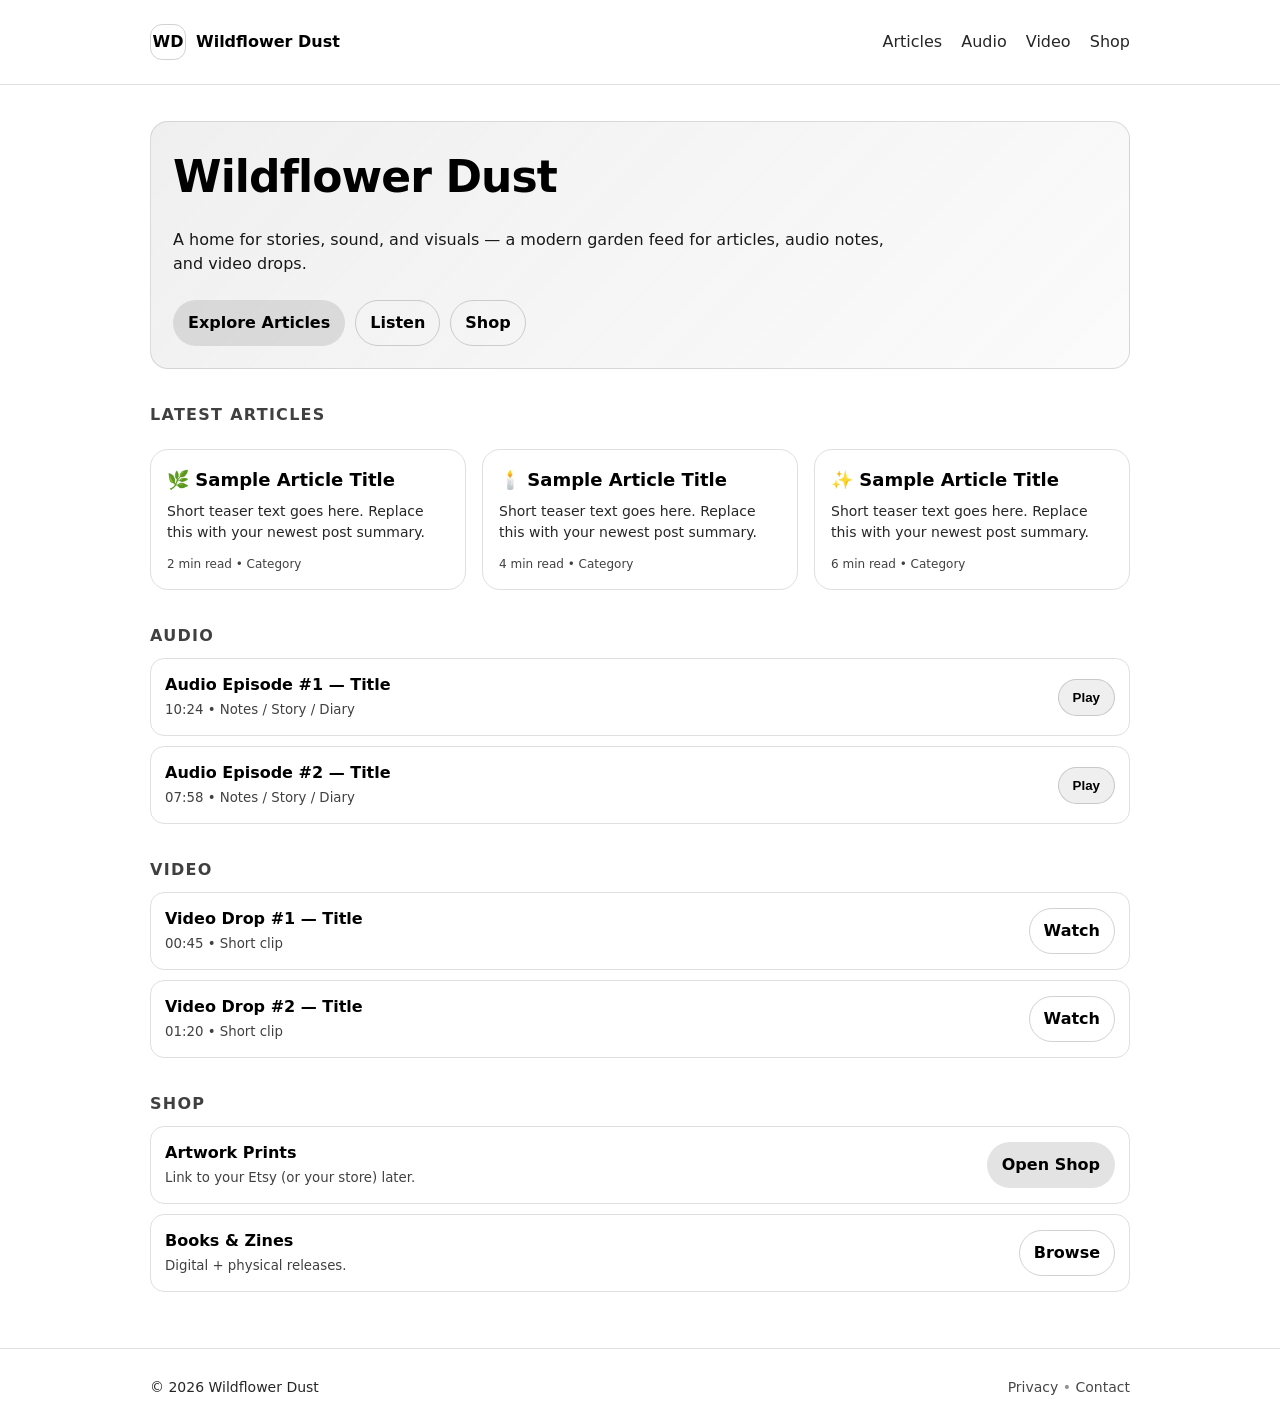
==== index.html @ 1276c549 "Update and rename HTMLPage1.html to index.html" ====
﻿<!doctype html>
<html lang="en">
<head>
    <meta charset="utf-8" />
    <meta name="viewport" content="width=device-width, initial-scale=1" />
    <title>Wildflower Dust</title>
    <meta name="description" content="Wildflower Dust — articles, audio, and video." />
    <style>
        :root {
            color-scheme: light dark;
        }

        body {
            margin: 0;
            font-family: system-ui, -apple-system, Segoe UI, Roboto, Helvetica, Arial, sans-serif;
            line-height: 1.5;
        }

        header {
            padding: 24px 16px;
            border-bottom: 1px solid rgba(127,127,127,.25);
            position: sticky;
            top: 0;
            backdrop-filter: blur(10px);
            background: rgba(255,255,255,.7);
        }

        @media (prefers-color-scheme: dark) {
            header {
                background: rgba(0,0,0,.5);
            }
        }

        .wrap {
            max-width: 980px;
            margin: 0 auto;
        }

        .top {
            display: flex;
            align-items: center;
            justify-content: space-between;
            gap: 12px;
            flex-wrap: wrap;
        }

        .brand {
            display: flex;
            align-items: baseline;
            gap: 10px;
            text-decoration: none;
            color: inherit;
        }

        .logo {
            width: 34px;
            height: 34px;
            border-radius: 12px;
            border: 1px solid rgba(127,127,127,.35);
            display: grid;
            place-items: center;
            font-weight: 700;
        }

        nav a {
            margin-left: 14px;
            text-decoration: none;
            color: inherit;
            opacity: .85;
        }

            nav a:hover {
                opacity: 1;
                text-decoration: underline;
            }

        main {
            padding: 36px 16px 56px;
        }

        .hero {
            display: grid;
            gap: 18px;
            padding: 22px;
            border-radius: 18px;
            border: 1px solid rgba(127,127,127,.25);
            background: linear-gradient(135deg, rgba(127,127,127,.12), rgba(127,127,127,.03));
        }

        h1 {
            margin: 0;
            font-size: clamp(28px, 4vw, 44px);
            letter-spacing: -0.02em;
        }

        p {
            margin: 0;
            max-width: 70ch;
            opacity: .9;
        }

        .cta {
            display: flex;
            gap: 10px;
            flex-wrap: wrap;
            margin-top: 6px;
        }

        .btn {
            display: inline-block;
            padding: 10px 14px;
            border-radius: 999px;
            border: 1px solid rgba(127,127,127,.35);
            text-decoration: none;
            color: inherit;
            font-weight: 600;
        }

            .btn.primary {
                border-color: transparent;
                background: rgba(127,127,127,.22);
            }

        .grid {
            display: grid;
            grid-template-columns: repeat(12, 1fr);
            gap: 16px;
            margin-top: 22px;
        }

        .card {
            grid-column: span 12;
            padding: 16px;
            border-radius: 18px;
            border: 1px solid rgba(127,127,127,.25);
        }

        @media (min-width: 860px) {
            .card {
                grid-column: span 4;
            }
        }

        .card h2 {
            margin: 0 0 8px;
            font-size: 18px;
        }

        .card p {
            margin: 0 0 12px;
            font-size: 14px;
            opacity: .85;
        }

        .meta {
            font-size: 12px;
            opacity: .75;
        }

        .section-title {
            margin: 34px 0 10px;
            font-size: 16px;
            letter-spacing: .08em;
            text-transform: uppercase;
            opacity: .75;
        }

        .list {
            display: grid;
            gap: 10px;
        }

        .item {
            padding: 14px;
            border-radius: 14px;
            border: 1px solid rgba(127,127,127,.25);
            display: flex;
            justify-content: space-between;
            gap: 14px;
            align-items: center;
            flex-wrap: wrap;
        }

            .item a {
                text-decoration: none;
                color: inherit;
                font-weight: 600;
            }

            .item small {
                opacity: .75;
            }

        footer {
            padding: 28px 16px;
            border-top: 1px solid rgba(127,127,127,.25);
        }

        .footer-row {
            display: flex;
            justify-content: space-between;
            gap: 10px;
            flex-wrap: wrap;
            opacity: .85;
            font-size: 14px;
        }
    </style>
</head>
<body>
    <header>
        <div class="wrap top">
            <a class="brand" href="#">
                <div class="logo">WD</div>
                <strong>Wildflower Dust</strong>
            </a>
            <nav aria-label="Primary">
                <a href="#articles">Articles</a>
                <a href="#audio">Audio</a>
                <a href="#video">Video</a>
                <a href="#shop">Shop</a>
            </nav>
        </div>
    </header>

    <main class="wrap">
        <section class="hero" aria-label="Hero">
            <h1>Wildflower Dust</h1>
            <p>
                A home for stories, sound, and visuals — a modern garden feed for articles,
                audio notes, and video drops.
            </p>
            <div class="cta">
                <a class="btn primary" href="#articles">Explore Articles</a>
                <a class="btn" href="#audio">Listen</a>
                <a class="btn" href="#shop">Shop</a>
            </div>
        </section>

        <h3 class="section-title" id="articles">Latest Articles</h3>
        <section class="grid" aria-label="Latest Articles">
            <article class="card">
                <h2>🌿 Sample Article Title</h2>
                <p>Short teaser text goes here. Replace this with your newest post summary.</p>
                <div class="meta">2 min read • Category</div>
            </article>
            <article class="card">
                <h2>🕯️ Sample Article Title</h2>
                <p>Short teaser text goes here. Replace this with your newest post summary.</p>
                <div class="meta">4 min read • Category</div>
            </article>
            <article class="card">
                <h2>✨ Sample Article Title</h2>
                <p>Short teaser text goes here. Replace this with your newest post summary.</p>
                <div class="meta">6 min read • Category</div>
            </article>
        </section>

        <h3 class="section-title" id="audio">Audio</h3>
        <section class="list" aria-label="Audio list">
            <div class="item">
                <div>
                    <a href="#">Audio Episode #1 — Title</a><br />
                    <small>10:24 • Notes / Story / Diary</small>
                </div>
                <button class="btn" type="button" onclick="alert('Hook this up to your audio player later!')">Play</button>
            </div>
            <div class="item">
                <div>
                    <a href="#">Audio Episode #2 — Title</a><br />
                    <small>07:58 • Notes / Story / Diary</small>
                </div>
                <button class="btn" type="button" onclick="alert('Hook this up to your audio player later!')">Play</button>
            </div>
        </section>

        <h3 class="section-title" id="video">Video</h3>
        <section class="list" aria-label="Video list">
            <div class="item">
                <div>
                    <a href="#">Video Drop #1 — Title</a><br />
                    <small>00:45 • Short clip</small>
                </div>
                <a class="btn" href="#">Watch</a>
            </div>
            <div class="item">
                <div>
                    <a href="#">Video Drop #2 — Title</a><br />
                    <small>01:20 • Short clip</small>
                </div>
                <a class="btn" href="#">Watch</a>
            </div>
        </section>

        <h3 class="section-title" id="shop">Shop</h3>
        <section class="list" aria-label="Shop">
            <div class="item">
                <div>
                    <a href="#">Artwork Prints</a><br />
                    <small>Link to your Etsy (or your store) later.</small>
                </div>
                <a class="btn primary" href="#">Open Shop</a>
            </div>
            <div class="item">
                <div>
                    <a href="#">Books & Zines</a><br />
                    <small>Digital + physical releases.</small>
                </div>
                <a class="btn" href="#">Browse</a>
            </div>
        </section>
    </main>

    <footer>
        <div class="wrap footer-row">
            <div>© <span id="year"></span> Wildflower Dust</div>
            <div>
                <a href="#" style="color:inherit; text-decoration:none; opacity:.85;">Privacy</a>
                <span style="opacity:.5;"> • </span>
                <a href="#" style="color:inherit; text-decoration:none; opacity:.85;">Contact</a>
            </div>
        </div>
    </footer>

    <script>
    document.getElementById("year").textContent = new Date().getFullYear();
    </script>
</body>
</html>
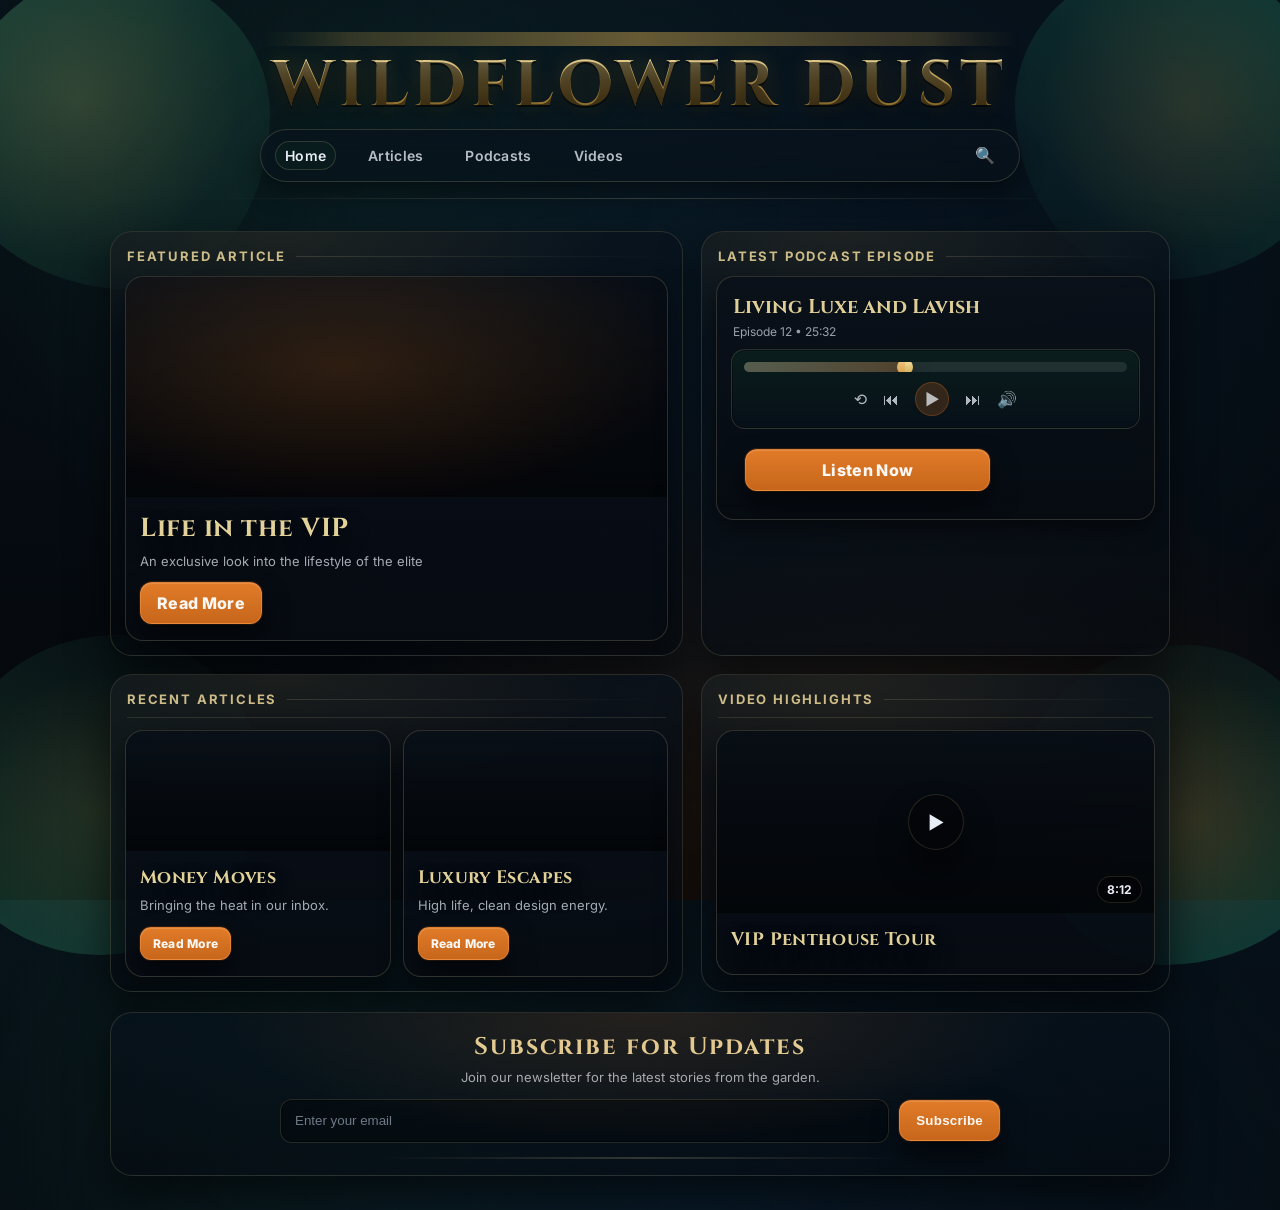
==== commit 9b52a2fa: "Refactor index.html with new structure and styles" ====
--- a/index.html
+++ b/index.html
@@ -1,328 +1,152 @@
-﻿<!doctype html>
+<!doctype html>
 <html lang="en">
 <head>
-    <meta charset="utf-8" />
-    <meta name="viewport" content="width=device-width, initial-scale=1" />
-    <title>Wildflower Dust</title>
-    <meta name="description" content="Wildflower Dust — articles, audio, and video." />
-    <style>
-        :root {
-            color-scheme: light dark;
-        }
+  <meta charset="utf-8" />
+  <meta name="viewport" content="width=device-width, initial-scale=1" />
+  <title>Wildflower Dust</title>
+  <link rel="preconnect" href="https://fonts.googleapis.com">
+  <link rel="preconnect" href="https://fonts.gstatic.com" crossorigin>
+  <!-- Title font + clean UI font -->
+  <link href="https://fonts.googleapis.com/css2?family=Cinzel:wght@600;700;800&family=Inter:wght@400;500;600&display=swap" rel="stylesheet">
+  <link rel="stylesheet" href="styles.css" />
+</head>
 
-        body {
-            margin: 0;
-            font-family: system-ui, -apple-system, Segoe UI, Roboto, Helvetica, Arial, sans-serif;
-            line-height: 1.5;
-        }
+<body>
+  <!-- Decorative plant layers -->
+  <div class="plant plant--tl" aria-hidden="true"></div>
+  <div class="plant plant--tr" aria-hidden="true"></div>
+  <div class="plant plant--bl" aria-hidden="true"></div>
+  <div class="plant plant--br" aria-hidden="true"></div>
 
-        header {
-            padding: 24px 16px;
-            border-bottom: 1px solid rgba(127,127,127,.25);
-            position: sticky;
-            top: 0;
-            backdrop-filter: blur(10px);
-            background: rgba(255,255,255,.7);
-        }
+  <div class="wrap">
+    <header class="hero">
+      <div class="hero__ornament" aria-hidden="true"></div>
 
-        @media (prefers-color-scheme: dark) {
-            header {
-                background: rgba(0,0,0,.5);
-            }
-        }
+      <h1 class="brand">WILDFLOWER DUST</h1>
 
-        .wrap {
-            max-width: 980px;
-            margin: 0 auto;
-        }
+      <nav class="nav">
+        <a class="nav__link is-active" href="#">Home</a>
+        <a class="nav__link" href="#">Articles</a>
+        <a class="nav__link" href="#">Podcasts</a>
+        <a class="nav__link" href="#">Videos</a>
+        <button class="nav__icon" aria-label="Search">
+          🔍
+        </button>
+      </nav>
 
-        .top {
-            display: flex;
-            align-items: center;
-            justify-content: space-between;
-            gap: 12px;
-            flex-wrap: wrap;
-        }
-
-        .brand {
-            display: flex;
-            align-items: baseline;
-            gap: 10px;
-            text-decoration: none;
-            color: inherit;
-        }
-
-        .logo {
-            width: 34px;
-            height: 34px;
-            border-radius: 12px;
-            border: 1px solid rgba(127,127,127,.35);
-            display: grid;
-            place-items: center;
-            font-weight: 700;
-        }
-
-        nav a {
-            margin-left: 14px;
-            text-decoration: none;
-            color: inherit;
-            opacity: .85;
-        }
-
-            nav a:hover {
-                opacity: 1;
-                text-decoration: underline;
-            }
-
-        main {
-            padding: 36px 16px 56px;
-        }
-
-        .hero {
-            display: grid;
-            gap: 18px;
-            padding: 22px;
-            border-radius: 18px;
-            border: 1px solid rgba(127,127,127,.25);
-            background: linear-gradient(135deg, rgba(127,127,127,.12), rgba(127,127,127,.03));
-        }
-
-        h1 {
-            margin: 0;
-            font-size: clamp(28px, 4vw, 44px);
-            letter-spacing: -0.02em;
-        }
-
-        p {
-            margin: 0;
-            max-width: 70ch;
-            opacity: .9;
-        }
-
-        .cta {
-            display: flex;
-            gap: 10px;
-            flex-wrap: wrap;
-            margin-top: 6px;
-        }
-
-        .btn {
-            display: inline-block;
-            padding: 10px 14px;
-            border-radius: 999px;
-            border: 1px solid rgba(127,127,127,.35);
-            text-decoration: none;
-            color: inherit;
-            font-weight: 600;
-        }
-
-            .btn.primary {
-                border-color: transparent;
-                background: rgba(127,127,127,.22);
-            }
-
-        .grid {
-            display: grid;
-            grid-template-columns: repeat(12, 1fr);
-            gap: 16px;
-            margin-top: 22px;
-        }
-
-        .card {
-            grid-column: span 12;
-            padding: 16px;
-            border-radius: 18px;
-            border: 1px solid rgba(127,127,127,.25);
-        }
-
-        @media (min-width: 860px) {
-            .card {
-                grid-column: span 4;
-            }
-        }
-
-        .card h2 {
-            margin: 0 0 8px;
-            font-size: 18px;
-        }
-
-        .card p {
-            margin: 0 0 12px;
-            font-size: 14px;
-            opacity: .85;
-        }
-
-        .meta {
-            font-size: 12px;
-            opacity: .75;
-        }
-
-        .section-title {
-            margin: 34px 0 10px;
-            font-size: 16px;
-            letter-spacing: .08em;
-            text-transform: uppercase;
-            opacity: .75;
-        }
-
-        .list {
-            display: grid;
-            gap: 10px;
-        }
-
-        .item {
-            padding: 14px;
-            border-radius: 14px;
-            border: 1px solid rgba(127,127,127,.25);
-            display: flex;
-            justify-content: space-between;
-            gap: 14px;
-            align-items: center;
-            flex-wrap: wrap;
-        }
-
-            .item a {
-                text-decoration: none;
-                color: inherit;
-                font-weight: 600;
-            }
-
-            .item small {
-                opacity: .75;
-            }
-
-        footer {
-            padding: 28px 16px;
-            border-top: 1px solid rgba(127,127,127,.25);
-        }
-
-        .footer-row {
-            display: flex;
-            justify-content: space-between;
-            gap: 10px;
-            flex-wrap: wrap;
-            opacity: .85;
-            font-size: 14px;
-        }
-    </style>
-</head>
-<body>
-    <header>
-        <div class="wrap top">
-            <a class="brand" href="#">
-                <div class="logo">WD</div>
-                <strong>Wildflower Dust</strong>
-            </a>
-            <nav aria-label="Primary">
-                <a href="#articles">Articles</a>
-                <a href="#audio">Audio</a>
-                <a href="#video">Video</a>
-                <a href="#shop">Shop</a>
-            </nav>
-        </div>
+      <div class="hero__divider"></div>
     </header>
 
-    <main class="wrap">
-        <section class="hero" aria-label="Hero">
-            <h1>Wildflower Dust</h1>
-            <p>
-                A home for stories, sound, and visuals — a modern garden feed for articles,
-                audio notes, and video drops.
+    <main class="grid">
+      <!-- Row 1 -->
+      <section class="panel panel--featured">
+        <div class="panel__top">
+          <h2 class="panel__title">Featured Article</h2>
+          <span class="panel__spark" aria-hidden="true"></span>
+        </div>
+
+        <article class="card card--hero">
+          <div class="card__media" style="background-image:url('https://images.unsplash.com/photo-1500530855697-b586d89ba3ee?auto=format&fit=crop&w=1600&q=80');">
+            <div class="card__mediaGlow" aria-hidden="true"></div>
+          </div>
+
+          <div class="card__body">
+            <h3 class="card__headline">Life in the VIP</h3>
+            <p class="card__sub">
+              An exclusive look into the lifestyle of the elite
             </p>
-            <div class="cta">
-                <a class="btn primary" href="#articles">Explore Articles</a>
-                <a class="btn" href="#audio">Listen</a>
-                <a class="btn" href="#shop">Shop</a>
+
+            <a class="btn" href="#">Read More</a>
+          </div>
+        </article>
+      </section>
+
+      <section class="panel panel--pod">
+        <div class="panel__top">
+          <h2 class="panel__title">Latest Podcast Episode</h2>
+          <span class="panel__spark" aria-hidden="true"></span>
+        </div>
+
+        <div class="card card--player">
+          <div class="player__head">
+            <h3 class="player__title">Living Luxe and Lavish</h3>
+            <p class="player__meta">Episode 12 • 25:32</p>
+          </div>
+
+          <!-- Fake player UI (replace with <audio controls> later) -->
+          <div class="player">
+            <div class="player__bar">
+              <span class="player__dot" aria-hidden="true"></span>
             </div>
-        </section>
+            <div class="player__controls" aria-hidden="true">
+              <span>⟲</span><span>⏮</span><span class="player__play">▶</span><span>⏭</span><span>🔊</span>
+            </div>
+          </div>
 
-        <h3 class="section-title" id="articles">Latest Articles</h3>
-        <section class="grid" aria-label="Latest Articles">
-            <article class="card">
-                <h2>🌿 Sample Article Title</h2>
-                <p>Short teaser text goes here. Replace this with your newest post summary.</p>
-                <div class="meta">2 min read • Category</div>
-            </article>
-            <article class="card">
-                <h2>🕯️ Sample Article Title</h2>
-                <p>Short teaser text goes here. Replace this with your newest post summary.</p>
-                <div class="meta">4 min read • Category</div>
-            </article>
-            <article class="card">
-                <h2>✨ Sample Article Title</h2>
-                <p>Short teaser text goes here. Replace this with your newest post summary.</p>
-                <div class="meta">6 min read • Category</div>
-            </article>
-        </section>
+          <a class="btn btn--wide" href="#">Listen Now</a>
+        </div>
+      </section>
 
-        <h3 class="section-title" id="audio">Audio</h3>
-        <section class="list" aria-label="Audio list">
-            <div class="item">
-                <div>
-                    <a href="#">Audio Episode #1 — Title</a><br />
-                    <small>10:24 • Notes / Story / Diary</small>
-                </div>
-                <button class="btn" type="button" onclick="alert('Hook this up to your audio player later!')">Play</button>
+      <!-- Row 2 -->
+      <section class="panel panel--recent">
+        <div class="panel__top panel__top--line">
+          <h2 class="panel__title">Recent Articles</h2>
+          <span class="panel__spark" aria-hidden="true"></span>
+        </div>
+
+        <div class="cards cards--2">
+          <article class="card card--small">
+            <div class="card__thumb" style="background-image:url('https://images.unsplash.com/photo-1518544887879-3f60c30f4c42?auto=format&fit=crop&w=1200&q=80');"></div>
+            <div class="card__body">
+              <h3 class="card__headline card__headline--sm">Money Moves</h3>
+              <p class="card__sub">Bringing the heat in our inbox.</p>
+              <a class="btn btn--sm" href="#">Read More</a>
             </div>
-            <div class="item">
-                <div>
-                    <a href="#">Audio Episode #2 — Title</a><br />
-                    <small>07:58 • Notes / Story / Diary</small>
-                </div>
-                <button class="btn" type="button" onclick="alert('Hook this up to your audio player later!')">Play</button>
+          </article>
+
+          <article class="card card--small">
+            <div class="card__thumb" style="background-image:url('https://images.unsplash.com/photo-1520250497591-112f2f40a3f4?auto=format&fit=crop&w=1200&q=80');"></div>
+            <div class="card__body">
+              <h3 class="card__headline card__headline--sm">Luxury Escapes</h3>
+              <p class="card__sub">High life, clean design energy.</p>
+              <a class="btn btn--sm" href="#">Read More</a>
             </div>
-        </section>
+          </article>
+        </div>
+      </section>
 
-        <h3 class="section-title" id="video">Video</h3>
-        <section class="list" aria-label="Video list">
-            <div class="item">
-                <div>
-                    <a href="#">Video Drop #1 — Title</a><br />
-                    <small>00:45 • Short clip</small>
-                </div>
-                <a class="btn" href="#">Watch</a>
-            </div>
-            <div class="item">
-                <div>
-                    <a href="#">Video Drop #2 — Title</a><br />
-                    <small>01:20 • Short clip</small>
-                </div>
-                <a class="btn" href="#">Watch</a>
-            </div>
-        </section>
+      <section class="panel panel--video">
+        <div class="panel__top panel__top--line">
+          <h2 class="panel__title">Video Highlights</h2>
+          <span class="panel__spark" aria-hidden="true"></span>
+        </div>
 
-        <h3 class="section-title" id="shop">Shop</h3>
-        <section class="list" aria-label="Shop">
-            <div class="item">
-                <div>
-                    <a href="#">Artwork Prints</a><br />
-                    <small>Link to your Etsy (or your store) later.</small>
-                </div>
-                <a class="btn primary" href="#">Open Shop</a>
-            </div>
-            <div class="item">
-                <div>
-                    <a href="#">Books & Zines</a><br />
-                    <small>Digital + physical releases.</small>
-                </div>
-                <a class="btn" href="#">Browse</a>
-            </div>
-        </section>
+        <article class="card card--videoCard">
+          <div class="videoThumb" style="background-image:url('https://images.unsplash.com/photo-1521737604893-d14cc237f11d?auto=format&fit=crop&w=1600&q=80');">
+            <div class="videoThumb__overlay" aria-hidden="true"></div>
+            <div class="videoThumb__play" aria-hidden="true">▶</div>
+            <div class="videoThumb__time" aria-hidden="true">8:12</div>
+          </div>
+
+          <div class="card__body">
+            <h3 class="card__headline card__headline--sm">VIP Penthouse Tour</h3>
+          </div>
+        </article>
+      </section>
+
+      <!-- Footer subscribe (full width) -->
+      <section class="subscribe">
+        <h2 class="subscribe__title">Subscribe for Updates</h2>
+        <p class="subscribe__sub">Join our newsletter for the latest stories from the garden.</p>
+
+        <form class="subscribe__form">
+          <input class="input" type="email" placeholder="Enter your email" aria-label="Email address" />
+          <button class="btn btn--solid" type="submit">Subscribe</button>
+        </form>
+
+        <div class="subscribe__ornament" aria-hidden="true"></div>
+      </section>
     </main>
-
-    <footer>
-        <div class="wrap footer-row">
-            <div>© <span id="year"></span> Wildflower Dust</div>
-            <div>
-                <a href="#" style="color:inherit; text-decoration:none; opacity:.85;">Privacy</a>
-                <span style="opacity:.5;"> • </span>
-                <a href="#" style="color:inherit; text-decoration:none; opacity:.85;">Contact</a>
-            </div>
-        </div>
-    </footer>
-
-    <script>
-    document.getElementById("year").textContent = new Date().getFullYear();
-    </script>
+  </div>
 </body>
 </html>
--- a/styles.css
+++ b/styles.css
@@ -0,0 +1,539 @@
+:root{
+  /* Palette */
+  --bg0:#05070b;
+  --bg1:#061018;
+  --navy:#071827;         /* deep royal/navy */
+  --forest:#0d2a22;       /* forest green */
+  --gold1:#f6e3a6;
+  --gold2:#d2a84f;
+  --gold3:#7a5a20;
+  --orange:#c7661b;       /* burnt orange */
+  --orange2:#e07b28;
+
+  --text:#e9eef6;
+  --muted:#aab6c6;
+
+  /* Surfaces */
+  --card:#0a111a;
+  --card2:#0b1520;
+  --line:rgba(246,227,166,.25);
+  --glow:rgba(224,123,40,.25);
+
+  --radius:18px;
+  --radius2:22px;
+
+  --shadow: 0 18px 40px rgba(0,0,0,.55);
+  --shadow2: 0 10px 25px rgba(0,0,0,.45);
+}
+
+*{ box-sizing:border-box; }
+html,body{ height:100%; }
+body{
+  margin:0;
+  font-family: Inter, system-ui, -apple-system, Segoe UI, Roboto, Helvetica, Arial, sans-serif;
+  color:var(--text);
+  background:
+    radial-gradient(1200px 900px at 55% 40%, rgba(9,27,44,.75), transparent 55%),
+    radial-gradient(900px 700px at 30% 20%, rgba(13,42,34,.55), transparent 55%),
+    radial-gradient(900px 700px at 65% 85%, rgba(199,102,27,.18), transparent 55%),
+    linear-gradient(180deg, var(--bg1), var(--bg0));
+  overflow-x:hidden;
+}
+
+/* Outer wrapper */
+.wrap{
+  width:min(1060px, calc(100% - 36px));
+  margin:0 auto;
+  position:relative;
+  padding:18px 0 34px;
+}
+
+/* Decorative plants (use your PNGs later) */
+.plant{
+  position:fixed;
+  inset:auto;
+  width:320px;
+  height:320px;
+  filter: drop-shadow(0 18px 22px rgba(0,0,0,.55));
+  opacity:.92;
+  pointer-events:none;
+  background-size:cover;
+  background-position:center;
+  mix-blend-mode:screen;
+  z-index:0;
+}
+
+/* Replace these with your own transparent PNGs */
+.plant--tl{
+  top:-30px; left:-50px;
+  background-image:
+    radial-gradient(circle at 40% 40%, rgba(210,168,79,.18), transparent 60%),
+    linear-gradient(140deg, rgba(40,120,80,.45), rgba(10,10,12,0));
+  border-radius: 52% 48% 42% 58% / 55% 45% 55% 45%;
+}
+.plant--tr{
+  top:-40px; right:-55px;
+  background-image:
+    radial-gradient(circle at 55% 45%, rgba(224,123,40,.15), transparent 60%),
+    linear-gradient(220deg, rgba(30,150,110,.35), rgba(10,10,12,0));
+  border-radius: 50% 50% 55% 45% / 45% 55% 45% 55%;
+}
+.plant--bl{
+  bottom:-55px; left:-60px;
+  background-image:
+    radial-gradient(circle at 50% 55%, rgba(210,168,79,.12), transparent 58%),
+    linear-gradient(30deg, rgba(40,120,80,.42), rgba(10,10,12,0));
+  border-radius: 55% 45% 50% 50% / 55% 45% 55% 45%;
+}
+.plant--br{
+  bottom:-65px; right:-60px;
+  background-image:
+    radial-gradient(circle at 55% 55%, rgba(224,123,40,.16), transparent 58%),
+    linear-gradient(330deg, rgba(30,150,110,.35), rgba(10,10,12,0));
+  border-radius: 52% 48% 55% 45% / 45% 55% 45% 55%;
+}
+
+/* Header */
+.hero{
+  position:relative;
+  z-index:1;
+  padding:14px 0 10px;
+}
+.hero__ornament{
+  height:14px;
+  width:100%;
+  background:
+    linear-gradient(90deg, transparent, rgba(210,168,79,.55), transparent);
+  mask-image: radial-gradient(circle, #000 55%, transparent 72%);
+  opacity:.85;
+  margin:0 0 8px;
+}
+
+.brand{
+  margin: 6px 0 10px;
+  text-align:center;
+  font-family: Cinzel, serif;
+  letter-spacing:.08em;
+  font-size: clamp(40px, 5vw, 64px);
+  line-height:1.02;
+
+  /* Gold 3D */
+  background: linear-gradient(180deg, var(--gold1), var(--gold2) 55%, var(--gold3));
+  -webkit-background-clip:text;
+  background-clip:text;
+  color:transparent;
+  text-shadow:
+    0 2px 0 rgba(0,0,0,.55),
+    0 10px 22px rgba(0,0,0,.65),
+    0 0 22px rgba(210,168,79,.22);
+}
+
+.nav{
+  display:flex;
+  align-items:center;
+  justify-content:center;
+  gap:22px;
+  padding:10px 14px;
+  margin: 0 auto;
+  width:min(760px, 100%);
+  border-radius: 999px;
+  background: linear-gradient(180deg, rgba(8,18,28,.75), rgba(6,16,24,.55));
+  border:1px solid rgba(246,227,166,.16);
+  box-shadow: var(--shadow2);
+  backdrop-filter: blur(10px);
+}
+
+.nav__link{
+  color: rgba(233,238,246,.78);
+  text-decoration:none;
+  font-weight:600;
+  letter-spacing:.02em;
+  font-size:14px;
+  padding:6px 10px;
+  border-radius: 999px;
+  transition: .18s ease;
+}
+
+.nav__link:hover{
+  color:var(--text);
+  background: rgba(199,102,27,.12);
+  box-shadow: inset 0 0 0 1px rgba(199,102,27,.25);
+}
+.nav__link.is-active{
+  color:var(--text);
+  background: rgba(13,42,34,.35);
+  box-shadow: inset 0 0 0 1px rgba(246,227,166,.16);
+}
+
+.nav__icon{
+  margin-left:auto;
+  border:0;
+  color:rgba(233,238,246,.9);
+  background: transparent;
+  cursor:pointer;
+  font-size:16px;
+  padding:6px 10px;
+  border-radius: 999px;
+  transition:.18s ease;
+}
+.nav__icon:hover{
+  background: rgba(199,102,27,.12);
+  box-shadow: inset 0 0 0 1px rgba(199,102,27,.25);
+}
+
+.hero__divider{
+  margin:16px auto 8px;
+  width:min(860px, 100%);
+  height:1px;
+  background: linear-gradient(90deg, transparent, rgba(246,227,166,.22), transparent);
+}
+
+/* Main grid */
+.grid{
+  position:relative;
+  z-index:1;
+  padding-top:14px;
+
+  display:grid;
+  grid-template-columns: 1.1fr .9fr;
+  gap:18px;
+}
+
+.panel{
+  background: linear-gradient(180deg, rgba(9,18,28,.72), rgba(5,10,16,.58));
+  border: 1px solid rgba(246,227,166,.14);
+  border-radius: var(--radius2);
+  box-shadow: var(--shadow);
+  padding:14px;
+  position:relative;
+  overflow:hidden;
+}
+.panel::before{
+  content:"";
+  position:absolute;
+  inset:-2px;
+  background: radial-gradient(600px 220px at 30% 0%, rgba(210,168,79,.10), transparent 55%);
+  pointer-events:none;
+}
+.panel__top{
+  display:flex;
+  align-items:center;
+  gap:10px;
+  margin:2px 2px 12px;
+}
+.panel__top--line{
+  padding-bottom:10px;
+  border-bottom: 1px solid rgba(246,227,166,.12);
+}
+.panel__title{
+  margin:0;
+  font-size:13px;
+  text-transform: uppercase;
+  letter-spacing:.14em;
+  color: rgba(246,227,166,.82);
+}
+.panel__spark{
+  flex:1;
+  height:1px;
+  background: linear-gradient(90deg, rgba(246,227,166,.18), transparent);
+  opacity:.8;
+}
+
+/* Cards */
+.card{
+  background: linear-gradient(180deg, rgba(10,17,26,.92), rgba(7,12,18,.88));
+  border:1px solid rgba(246,227,166,.16);
+  border-radius: var(--radius);
+  box-shadow: var(--shadow2);
+  overflow:hidden;
+  position:relative;
+}
+
+.card--hero{
+  display:grid;
+  grid-template-rows: 220px auto;
+}
+.card__media{
+  position:relative;
+  background-size:cover;
+  background-position:center;
+  filter: saturate(1.05) contrast(1.05);
+}
+.card__mediaGlow{
+  position:absolute;
+  inset:0;
+  background:
+    radial-gradient(600px 260px at 40% 40%, rgba(224,123,40,.18), transparent 60%),
+    linear-gradient(180deg, rgba(0,0,0,.10), rgba(0,0,0,.55));
+}
+
+.card__body{
+  padding:14px 14px 16px;
+}
+.card__headline{
+  margin:0 0 6px;
+  font-family: Cinzel, serif;
+  letter-spacing:.02em;
+  font-size:26px;
+  color: rgba(246,227,166,.92);
+  text-shadow: 0 10px 20px rgba(0,0,0,.55);
+}
+.card__headline--sm{
+  font-size:18px;
+}
+.card__sub{
+  margin:0 0 12px;
+  color: rgba(233,238,246,.70);
+  font-size:13px;
+  line-height:1.4;
+}
+
+/* Buttons */
+.btn{
+  display:inline-flex;
+  align-items:center;
+  justify-content:center;
+  padding:10px 16px;
+  border-radius: 12px;
+  text-decoration:none;
+  font-weight:800;
+  letter-spacing:.02em;
+  color: rgba(255,255,255,.95);
+
+  background: linear-gradient(180deg, var(--orange2), var(--orange));
+  border: 1px solid rgba(255,166,92,.35);
+  box-shadow:
+    0 14px 26px rgba(0,0,0,.55),
+    0 0 0 1px rgba(199,102,27,.20),
+    inset 0 1px 0 rgba(255,255,255,.14);
+  transition: transform .12s ease, filter .12s ease;
+}
+
+.btn:hover{ transform: translateY(-1px); filter:brightness(1.05); }
+.btn:active{ transform: translateY(0px); filter:brightness(.98); }
+
+.btn--wide{
+  width: 60%;
+  margin: 10px 0 14px 14px;
+}
+.btn--sm{
+  padding:8px 12px;
+  border-radius: 11px;
+  font-size: 12px;
+}
+.btn--solid{
+  padding:12px 16px;
+  border-radius: 12px;
+}
+
+/* Player card */
+.card--player{
+  padding:14px;
+  display:flex;
+  flex-direction:column;
+  gap:10px;
+}
+.player__head{
+  padding:2px 2px 0;
+}
+.player__title{
+  margin:0;
+  font-family: Cinzel, serif;
+  color: rgba(246,227,166,.90);
+  font-size:20px;
+}
+.player__meta{
+  margin:4px 0 0;
+  font-size:12px;
+  color: rgba(233,238,246,.65);
+}
+
+.player{
+  border-radius: 14px;
+  background: linear-gradient(180deg, rgba(13,42,34,.55), rgba(7,18,28,.55));
+  border:1px solid rgba(246,227,166,.14);
+  padding:12px;
+  box-shadow: inset 0 0 0 1px rgba(0,0,0,.35);
+}
+.player__bar{
+  height:10px;
+  border-radius:999px;
+  background: rgba(233,238,246,.10);
+  position:relative;
+  overflow:hidden;
+}
+.player__bar::after{
+  content:"";
+  position:absolute;
+  inset:0;
+  width:42%;
+  background: linear-gradient(90deg, rgba(246,227,166,.25), rgba(224,123,40,.25));
+}
+.player__dot{
+  position:absolute;
+  top:50%;
+  left:42%;
+  transform:translate(-50%,-50%);
+  width:16px;
+  height:16px;
+  border-radius:999px;
+  background: linear-gradient(180deg, var(--gold1), var(--gold2));
+  box-shadow: 0 10px 18px rgba(0,0,0,.55);
+}
+.player__controls{
+  display:flex;
+  gap:16px;
+  margin-top:10px;
+  align-items:center;
+  justify-content:center;
+  color: rgba(233,238,246,.75);
+}
+.player__play{
+  width:34px;
+  height:34px;
+  display:grid;
+  place-items:center;
+  border-radius:999px;
+  background: rgba(199,102,27,.22);
+  box-shadow: inset 0 0 0 1px rgba(199,102,27,.32);
+}
+
+/* Recent cards grid */
+.cards--2{
+  display:grid;
+  grid-template-columns: 1fr 1fr;
+  gap:12px;
+}
+
+.card--small{
+  display:grid;
+  grid-template-rows: 120px auto;
+}
+.card__thumb{
+  background-size:cover;
+  background-position:center;
+  filter: saturate(1.02) contrast(1.05);
+  position:relative;
+}
+.card__thumb::after{
+  content:"";
+  position:absolute;
+  inset:0;
+  background: linear-gradient(180deg, rgba(0,0,0,.05), rgba(0,0,0,.60));
+}
+
+/* Video card */
+.card--videoCard{
+  overflow:hidden;
+}
+.videoThumb{
+  height: 182px;
+  background-size:cover;
+  background-position:center;
+  position:relative;
+}
+.videoThumb__overlay{
+  position:absolute; inset:0;
+  background: linear-gradient(180deg, rgba(0,0,0,.15), rgba(0,0,0,.55));
+}
+.videoThumb__play{
+  position:absolute;
+  left:50%; top:50%;
+  transform:translate(-50%,-50%);
+  width:56px; height:56px;
+  border-radius:999px;
+  display:grid;
+  place-items:center;
+  font-size:18px;
+  background: rgba(0,0,0,.40);
+  box-shadow: 0 18px 28px rgba(0,0,0,.55), inset 0 0 0 1px rgba(246,227,166,.14);
+}
+.videoThumb__time{
+  position:absolute;
+  right:12px;
+  bottom:10px;
+  padding:6px 10px;
+  border-radius: 999px;
+  font-weight:700;
+  font-size:12px;
+  background: rgba(0,0,0,.45);
+  box-shadow: inset 0 0 0 1px rgba(246,227,166,.12);
+}
+
+/* Subscribe section */
+.subscribe{
+  grid-column: 1 / -1;
+  margin-top: 2px;
+  padding:18px 16px 16px;
+  border-radius: var(--radius2);
+  background: linear-gradient(180deg, rgba(7,18,28,.72), rgba(5,10,16,.60));
+  border:1px solid rgba(246,227,166,.14);
+  box-shadow: var(--shadow);
+  text-align:center;
+  position:relative;
+  overflow:hidden;
+}
+.subscribe::before{
+  content:"";
+  position:absolute;
+  inset:-2px;
+  background: radial-gradient(700px 220px at 50% 0%, rgba(224,123,40,.14), transparent 60%);
+  pointer-events:none;
+}
+.subscribe__title{
+  margin:0 0 6px;
+  font-family: Cinzel, serif;
+  letter-spacing:.08em;
+  color: rgba(246,227,166,.92);
+}
+.subscribe__sub{
+  margin:0 0 14px;
+  color: rgba(233,238,246,.70);
+  font-size:13px;
+}
+.subscribe__form{
+  width:min(720px, 100%);
+  margin:0 auto;
+  display:flex;
+  gap:10px;
+  align-items:center;
+  justify-content:center;
+  flex-wrap:wrap;
+}
+.input{
+  flex:1 1 340px;
+  height:44px;
+  border-radius: 12px;
+  padding: 0 14px;
+  color: rgba(233,238,246,.92);
+  background: rgba(0,0,0,.28);
+  border: 1px solid rgba(246,227,166,.14);
+  outline: none;
+  box-shadow: inset 0 0 0 1px rgba(0,0,0,.35);
+}
+.input::placeholder{ color: rgba(170,182,198,.65); }
+.input:focus{
+  border-color: rgba(224,123,40,.35);
+  box-shadow: 0 0 0 3px rgba(224,123,40,.12), inset 0 0 0 1px rgba(0,0,0,.35);
+}
+.subscribe__ornament{
+  margin:14px auto 0;
+  width:min(520px, 100%);
+  height:2px;
+  background: linear-gradient(90deg, transparent, rgba(246,227,166,.22), transparent);
+  opacity:.85;
+}
+
+/* Responsive */
+@media (max-width: 920px){
+  .grid{ grid-template-columns: 1fr; }
+  .btn--wide{ width: calc(100% - 28px); }
+  .plant{ opacity:.70; width:240px; height:240px; }
+}
+
+@media (max-width: 480px){
+  .nav{ gap:10px; }
+  .nav__link{ font-size:13px; padding:6px 8px; }
+  .card--hero{ grid-template-rows: 200px auto; }
+  .cards--2{ grid-template-columns: 1fr; }
+}
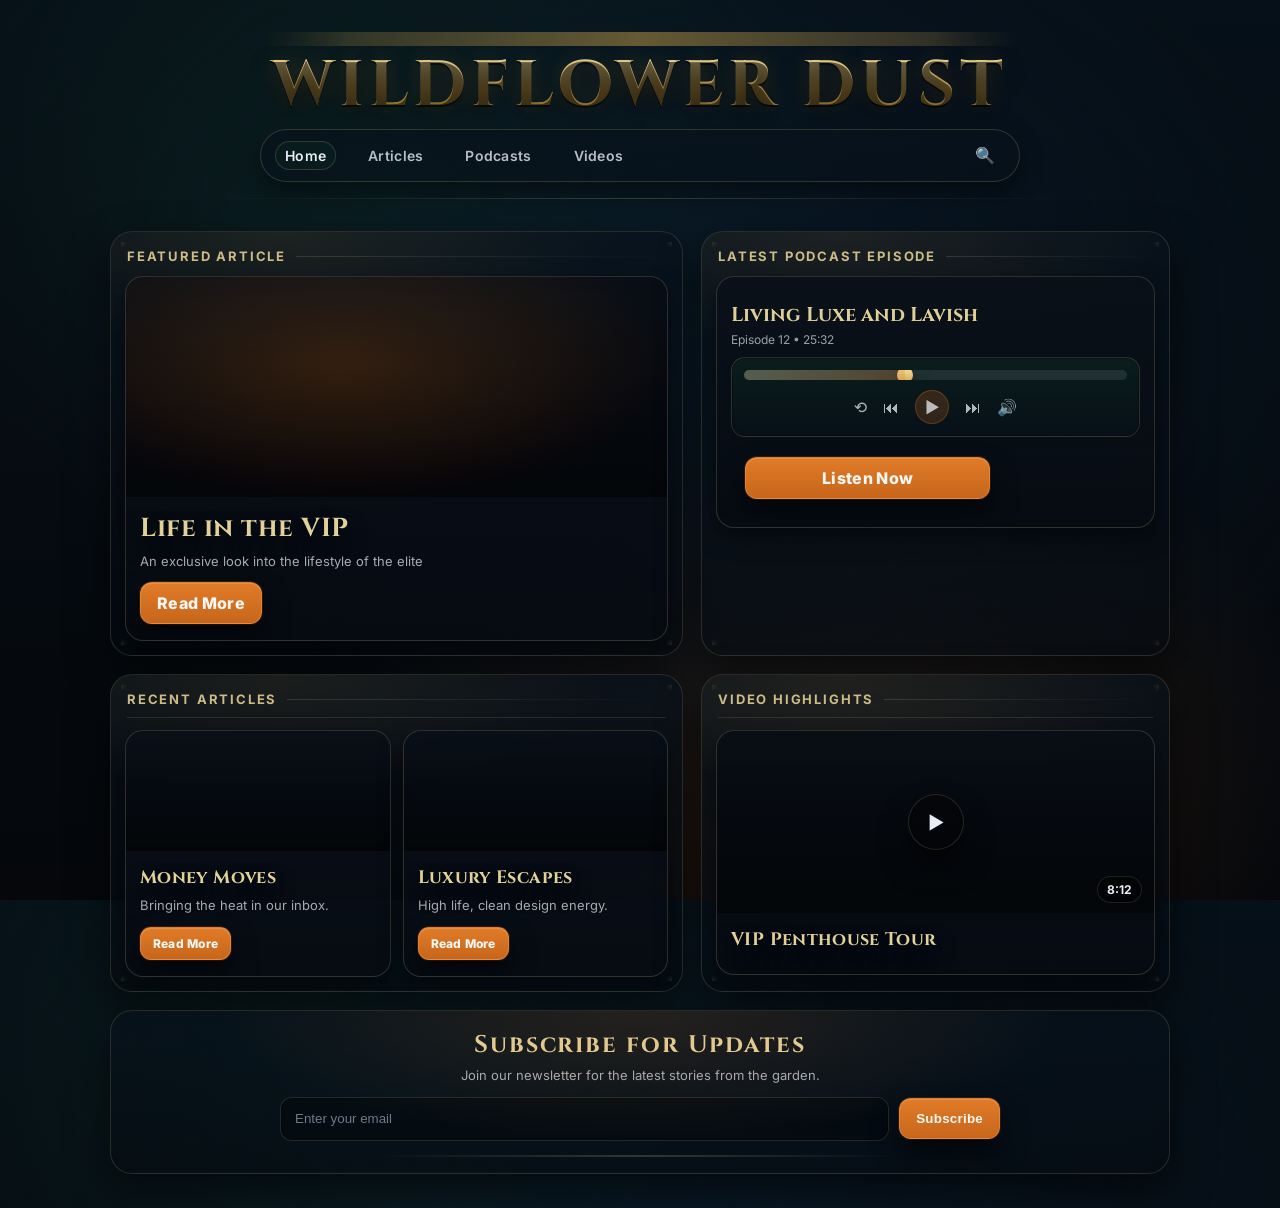
==== commit 086cda85: "Refactor index.html with updated image paths Updated HTML structure and replaced placeholder images " ====
--- a/index.html
+++ b/index.html
@@ -4,15 +4,16 @@
   <meta charset="utf-8" />
   <meta name="viewport" content="width=device-width, initial-scale=1" />
   <title>Wildflower Dust</title>
+
   <link rel="preconnect" href="https://fonts.googleapis.com">
   <link rel="preconnect" href="https://fonts.gstatic.com" crossorigin>
-  <!-- Title font + clean UI font -->
   <link href="https://fonts.googleapis.com/css2?family=Cinzel:wght@600;700;800&family=Inter:wght@400;500;600&display=swap" rel="stylesheet">
+
   <link rel="stylesheet" href="styles.css" />
 </head>
 
 <body>
-  <!-- Decorative plant layers -->
+  <!-- Plant frame layers (using your photos w/ masks & blend) -->
   <div class="plant plant--tl" aria-hidden="true"></div>
   <div class="plant plant--tr" aria-hidden="true"></div>
   <div class="plant plant--bl" aria-hidden="true"></div>
@@ -29,16 +30,14 @@
         <a class="nav__link" href="#">Articles</a>
         <a class="nav__link" href="#">Podcasts</a>
         <a class="nav__link" href="#">Videos</a>
-        <button class="nav__icon" aria-label="Search">
-          🔍
-        </button>
+        <button class="nav__icon" aria-label="Search">🔍</button>
       </nav>
 
       <div class="hero__divider"></div>
     </header>
 
     <main class="grid">
-      <!-- Row 1 -->
+      <!-- Featured -->
       <section class="panel panel--featured">
         <div class="panel__top">
           <h2 class="panel__title">Featured Article</h2>
@@ -46,21 +45,19 @@
         </div>
 
         <article class="card card--hero">
-          <div class="card__media" style="background-image:url('https://images.unsplash.com/photo-1500530855697-b586d89ba3ee?auto=format&fit=crop&w=1600&q=80');">
+          <div class="card__media" style="background-image:url('./assets/featured.jpg');">
             <div class="card__mediaGlow" aria-hidden="true"></div>
           </div>
 
           <div class="card__body">
             <h3 class="card__headline">Life in the VIP</h3>
-            <p class="card__sub">
-              An exclusive look into the lifestyle of the elite
-            </p>
-
+            <p class="card__sub">An exclusive look into the lifestyle of the elite</p>
             <a class="btn" href="#">Read More</a>
           </div>
         </article>
       </section>
 
+      <!-- Podcast -->
       <section class="panel panel--pod">
         <div class="panel__top">
           <h2 class="panel__title">Latest Podcast Episode</h2>
@@ -68,12 +65,14 @@
         </div>
 
         <div class="card card--player">
+          <div class="podBackdrop" style="background-image:url('./assets/podcast.jpg');" aria-hidden="true"></div>
+
           <div class="player__head">
             <h3 class="player__title">Living Luxe and Lavish</h3>
             <p class="player__meta">Episode 12 • 25:32</p>
           </div>
 
-          <!-- Fake player UI (replace with <audio controls> later) -->
+          <!-- Fake player UI (swap later for <audio controls>) -->
           <div class="player">
             <div class="player__bar">
               <span class="player__dot" aria-hidden="true"></span>
@@ -87,7 +86,7 @@
         </div>
       </section>
 
-      <!-- Row 2 -->
+      <!-- Recent -->
       <section class="panel panel--recent">
         <div class="panel__top panel__top--line">
           <h2 class="panel__title">Recent Articles</h2>
@@ -96,7 +95,7 @@
 
         <div class="cards cards--2">
           <article class="card card--small">
-            <div class="card__thumb" style="background-image:url('https://images.unsplash.com/photo-1518544887879-3f60c30f4c42?auto=format&fit=crop&w=1200&q=80');"></div>
+            <div class="card__thumb" style="background-image:url('./assets/money.jpg');"></div>
             <div class="card__body">
               <h3 class="card__headline card__headline--sm">Money Moves</h3>
               <p class="card__sub">Bringing the heat in our inbox.</p>
@@ -105,7 +104,7 @@
           </article>
 
           <article class="card card--small">
-            <div class="card__thumb" style="background-image:url('https://images.unsplash.com/photo-1520250497591-112f2f40a3f4?auto=format&fit=crop&w=1200&q=80');"></div>
+            <div class="card__thumb" style="background-image:url('./assets/escape.jpg');"></div>
             <div class="card__body">
               <h3 class="card__headline card__headline--sm">Luxury Escapes</h3>
               <p class="card__sub">High life, clean design energy.</p>
@@ -115,6 +114,7 @@
         </div>
       </section>
 
+      <!-- Video -->
       <section class="panel panel--video">
         <div class="panel__top panel__top--line">
           <h2 class="panel__title">Video Highlights</h2>
@@ -122,7 +122,7 @@
         </div>
 
         <article class="card card--videoCard">
-          <div class="videoThumb" style="background-image:url('https://images.unsplash.com/photo-1521737604893-d14cc237f11d?auto=format&fit=crop&w=1600&q=80');">
+          <div class="videoThumb" style="background-image:url('./assets/video.jpg');">
             <div class="videoThumb__overlay" aria-hidden="true"></div>
             <div class="videoThumb__play" aria-hidden="true">▶</div>
             <div class="videoThumb__time" aria-hidden="true">8:12</div>
@@ -134,7 +134,7 @@
         </article>
       </section>
 
-      <!-- Footer subscribe (full width) -->
+      <!-- Subscribe -->
       <section class="subscribe">
         <h2 class="subscribe__title">Subscribe for Updates</h2>
         <p class="subscribe__sub">Join our newsletter for the latest stories from the garden.</p>
@@ -148,5 +148,7 @@
       </section>
     </main>
   </div>
+
+  <script src="script.js"></script>
 </body>
 </html>
--- a/styles.css
+++ b/styles.css
@@ -1,23 +1,15 @@
 :root{
-  /* Palette */
   --bg0:#05070b;
   --bg1:#061018;
-  --navy:#071827;         /* deep royal/navy */
-  --forest:#0d2a22;       /* forest green */
   --gold1:#f6e3a6;
   --gold2:#d2a84f;
   --gold3:#7a5a20;
-  --orange:#c7661b;       /* burnt orange */
+
+  --orange:#c7661b;
   --orange2:#e07b28;
 
   --text:#e9eef6;
   --muted:#aab6c6;
-
-  /* Surfaces */
-  --card:#0a111a;
-  --card2:#0b1520;
-  --line:rgba(246,227,166,.25);
-  --glow:rgba(224,123,40,.25);
 
   --radius:18px;
   --radius2:22px;
@@ -40,84 +32,33 @@
   overflow-x:hidden;
 }
 
-/* Outer wrapper */
+/* Layout */
 .wrap{
   width:min(1060px, calc(100% - 36px));
   margin:0 auto;
   position:relative;
   padding:18px 0 34px;
-}
-
-/* Decorative plants (use your PNGs later) */
-.plant{
-  position:fixed;
-  inset:auto;
-  width:320px;
-  height:320px;
-  filter: drop-shadow(0 18px 22px rgba(0,0,0,.55));
-  opacity:.92;
-  pointer-events:none;
-  background-size:cover;
-  background-position:center;
-  mix-blend-mode:screen;
-  z-index:0;
-}
-
-/* Replace these with your own transparent PNGs */
-.plant--tl{
-  top:-30px; left:-50px;
-  background-image:
-    radial-gradient(circle at 40% 40%, rgba(210,168,79,.18), transparent 60%),
-    linear-gradient(140deg, rgba(40,120,80,.45), rgba(10,10,12,0));
-  border-radius: 52% 48% 42% 58% / 55% 45% 55% 45%;
-}
-.plant--tr{
-  top:-40px; right:-55px;
-  background-image:
-    radial-gradient(circle at 55% 45%, rgba(224,123,40,.15), transparent 60%),
-    linear-gradient(220deg, rgba(30,150,110,.35), rgba(10,10,12,0));
-  border-radius: 50% 50% 55% 45% / 45% 55% 45% 55%;
-}
-.plant--bl{
-  bottom:-55px; left:-60px;
-  background-image:
-    radial-gradient(circle at 50% 55%, rgba(210,168,79,.12), transparent 58%),
-    linear-gradient(30deg, rgba(40,120,80,.42), rgba(10,10,12,0));
-  border-radius: 55% 45% 50% 50% / 55% 45% 55% 45%;
-}
-.plant--br{
-  bottom:-65px; right:-60px;
-  background-image:
-    radial-gradient(circle at 55% 55%, rgba(224,123,40,.16), transparent 58%),
-    linear-gradient(330deg, rgba(30,150,110,.35), rgba(10,10,12,0));
-  border-radius: 52% 48% 55% 45% / 45% 55% 45% 55%;
+  z-index:1;
 }
 
 /* Header */
-.hero{
-  position:relative;
-  z-index:1;
-  padding:14px 0 10px;
-}
+.hero{ position:relative; padding:14px 0 10px; }
 .hero__ornament{
   height:14px;
   width:100%;
-  background:
-    linear-gradient(90deg, transparent, rgba(210,168,79,.55), transparent);
+  background: linear-gradient(90deg, transparent, rgba(210,168,79,.55), transparent);
   mask-image: radial-gradient(circle, #000 55%, transparent 72%);
   opacity:.85;
   margin:0 0 8px;
 }
-
 .brand{
-  margin: 6px 0 10px;
+  margin:6px 0 10px;
   text-align:center;
   font-family: Cinzel, serif;
   letter-spacing:.08em;
   font-size: clamp(40px, 5vw, 64px);
   line-height:1.02;
 
-  /* Gold 3D */
   background: linear-gradient(180deg, var(--gold1), var(--gold2) 55%, var(--gold3));
   -webkit-background-clip:text;
   background-clip:text;
@@ -127,22 +68,20 @@
     0 10px 22px rgba(0,0,0,.65),
     0 0 22px rgba(210,168,79,.22);
 }
-
 .nav{
   display:flex;
   align-items:center;
   justify-content:center;
   gap:22px;
   padding:10px 14px;
-  margin: 0 auto;
+  margin:0 auto;
   width:min(760px, 100%);
-  border-radius: 999px;
+  border-radius:999px;
   background: linear-gradient(180deg, rgba(8,18,28,.75), rgba(6,16,24,.55));
   border:1px solid rgba(246,227,166,.16);
   box-shadow: var(--shadow2);
   backdrop-filter: blur(10px);
 }
-
 .nav__link{
   color: rgba(233,238,246,.78);
   text-decoration:none;
@@ -150,10 +89,9 @@
   letter-spacing:.02em;
   font-size:14px;
   padding:6px 10px;
-  border-radius: 999px;
-  transition: .18s ease;
-}
-
+  border-radius:999px;
+  transition:.18s ease;
+}
 .nav__link:hover{
   color:var(--text);
   background: rgba(199,102,27,.12);
@@ -164,7 +102,6 @@
   background: rgba(13,42,34,.35);
   box-shadow: inset 0 0 0 1px rgba(246,227,166,.16);
 }
-
 .nav__icon{
   margin-left:auto;
   border:0;
@@ -173,14 +110,13 @@
   cursor:pointer;
   font-size:16px;
   padding:6px 10px;
-  border-radius: 999px;
+  border-radius:999px;
   transition:.18s ease;
 }
 .nav__icon:hover{
   background: rgba(199,102,27,.12);
   box-shadow: inset 0 0 0 1px rgba(199,102,27,.25);
 }
-
 .hero__divider{
   margin:16px auto 8px;
   width:min(860px, 100%);
@@ -188,17 +124,15 @@
   background: linear-gradient(90deg, transparent, rgba(246,227,166,.22), transparent);
 }
 
-/* Main grid */
+/* Grid */
 .grid{
-  position:relative;
-  z-index:1;
   padding-top:14px;
-
   display:grid;
   grid-template-columns: 1.1fr .9fr;
   gap:18px;
 }
 
+/* Panels */
 .panel{
   background: linear-gradient(180deg, rgba(9,18,28,.72), rgba(5,10,16,.58));
   border: 1px solid rgba(246,227,166,.14);
@@ -208,6 +142,22 @@
   position:relative;
   overflow:hidden;
 }
+
+/* Gold corner filigree (screenshot vibe) */
+.panel::after{
+  content:"";
+  position:absolute;
+  inset:10px;
+  pointer-events:none;
+  background:
+    radial-gradient(10px 10px at 0 0, rgba(210,168,79,.8), transparent 60%),
+    radial-gradient(10px 10px at 100% 0, rgba(210,168,79,.8), transparent 60%),
+    radial-gradient(10px 10px at 0 100%, rgba(210,168,79,.8), transparent 60%),
+    radial-gradient(10px 10px at 100% 100%, rgba(210,168,79,.8), transparent 60%);
+  opacity:.18;
+  mix-blend-mode:screen;
+}
+
 .panel::before{
   content:"";
   position:absolute;
@@ -215,6 +165,7 @@
   background: radial-gradient(600px 220px at 30% 0%, rgba(210,168,79,.10), transparent 55%);
   pointer-events:none;
 }
+
 .panel__top{
   display:flex;
   align-items:center;
@@ -248,28 +199,22 @@
   overflow:hidden;
   position:relative;
 }
-
-.card--hero{
-  display:grid;
-  grid-template-rows: 220px auto;
-}
+.card--hero{ display:grid; grid-template-rows: 220px auto; }
 .card__media{
   position:relative;
   background-size:cover;
   background-position:center;
-  filter: saturate(1.05) contrast(1.05);
+  filter: saturate(1.08) contrast(1.08);
 }
 .card__mediaGlow{
   position:absolute;
   inset:0;
   background:
-    radial-gradient(600px 260px at 40% 40%, rgba(224,123,40,.18), transparent 60%),
+    radial-gradient(600px 260px at 40% 40%, rgba(224,123,40,.20), transparent 60%),
     linear-gradient(180deg, rgba(0,0,0,.10), rgba(0,0,0,.55));
 }
 
-.card__body{
-  padding:14px 14px 16px;
-}
+.card__body{ padding:14px 14px 16px; }
 .card__headline{
   margin:0 0 6px;
   font-family: Cinzel, serif;
@@ -278,9 +223,7 @@
   color: rgba(246,227,166,.92);
   text-shadow: 0 10px 20px rgba(0,0,0,.55);
 }
-.card__headline--sm{
-  font-size:18px;
-}
+.card__headline--sm{ font-size:18px; }
 .card__sub{
   margin:0 0 12px;
   color: rgba(233,238,246,.70);
@@ -299,7 +242,6 @@
   font-weight:800;
   letter-spacing:.02em;
   color: rgba(255,255,255,.95);
-
   background: linear-gradient(180deg, var(--orange2), var(--orange));
   border: 1px solid rgba(255,166,92,.35);
   box-shadow:
@@ -308,34 +250,30 @@
     inset 0 1px 0 rgba(255,255,255,.14);
   transition: transform .12s ease, filter .12s ease;
 }
-
 .btn:hover{ transform: translateY(-1px); filter:brightness(1.05); }
 .btn:active{ transform: translateY(0px); filter:brightness(.98); }
-
-.btn--wide{
-  width: 60%;
-  margin: 10px 0 14px 14px;
-}
-.btn--sm{
-  padding:8px 12px;
-  border-radius: 11px;
-  font-size: 12px;
-}
-.btn--solid{
-  padding:12px 16px;
-  border-radius: 12px;
-}
-
-/* Player card */
+.btn--wide{ width: 60%; margin: 10px 0 14px 14px; }
+.btn--sm{ padding:8px 12px; border-radius: 11px; font-size: 12px; }
+.btn--solid{ padding:12px 16px; border-radius: 12px; }
+
+/* Podcast card backdrop */
 .card--player{
   padding:14px;
   display:flex;
   flex-direction:column;
   gap:10px;
-}
-.player__head{
-  padding:2px 2px 0;
-}
+  position:relative;
+}
+.podBackdrop{
+  position:absolute;
+  inset:0;
+  background-size:cover;
+  background-position:center;
+  filter: blur(1px) saturate(1.2) contrast(1.1);
+  opacity:.20;
+}
+.card--player > *{ position:relative; z-index:1; }
+
 .player__title{
   margin:0;
   font-family: Cinzel, serif;
@@ -347,7 +285,6 @@
   font-size:12px;
   color: rgba(233,238,246,.65);
 }
-
 .player{
   border-radius: 14px;
   background: linear-gradient(180deg, rgba(13,42,34,.55), rgba(7,18,28,.55));
@@ -398,21 +335,13 @@
   box-shadow: inset 0 0 0 1px rgba(199,102,27,.32);
 }
 
-/* Recent cards grid */
-.cards--2{
-  display:grid;
-  grid-template-columns: 1fr 1fr;
-  gap:12px;
-}
-
-.card--small{
-  display:grid;
-  grid-template-rows: 120px auto;
-}
+/* Recent cards */
+.cards--2{ display:grid; grid-template-columns: 1fr 1fr; gap:12px; }
+.card--small{ display:grid; grid-template-rows: 120px auto; }
 .card__thumb{
   background-size:cover;
   background-position:center;
-  filter: saturate(1.02) contrast(1.05);
+  filter: saturate(1.08) contrast(1.08);
   position:relative;
 }
 .card__thumb::after{
@@ -422,20 +351,14 @@
   background: linear-gradient(180deg, rgba(0,0,0,.05), rgba(0,0,0,.60));
 }
 
-/* Video card */
-.card--videoCard{
-  overflow:hidden;
-}
+/* Video */
 .videoThumb{
   height: 182px;
   background-size:cover;
   background-position:center;
   position:relative;
 }
-.videoThumb__overlay{
-  position:absolute; inset:0;
-  background: linear-gradient(180deg, rgba(0,0,0,.15), rgba(0,0,0,.55));
-}
+.videoThumb__overlay{ position:absolute; inset:0; background: linear-gradient(180deg, rgba(0,0,0,.15), rgba(0,0,0,.55)); }
 .videoThumb__play{
   position:absolute;
   left:50%; top:50%;
@@ -460,10 +383,9 @@
   box-shadow: inset 0 0 0 1px rgba(246,227,166,.12);
 }
 
-/* Subscribe section */
+/* Subscribe */
 .subscribe{
   grid-column: 1 / -1;
-  margin-top: 2px;
   padding:18px 16px 16px;
   border-radius: var(--radius2);
   background: linear-gradient(180deg, rgba(7,18,28,.72), rgba(5,10,16,.60));
@@ -486,11 +408,7 @@
   letter-spacing:.08em;
   color: rgba(246,227,166,.92);
 }
-.subscribe__sub{
-  margin:0 0 14px;
-  color: rgba(233,238,246,.70);
-  font-size:13px;
-}
+.subscribe__sub{ margin:0 0 14px; color: rgba(233,238,246,.70); font-size:13px; }
 .subscribe__form{
   width:min(720px, 100%);
   margin:0 auto;
@@ -524,13 +442,83 @@
   opacity:.85;
 }
 
+/* === Plant corner framing using YOUR PHOTOS === */
+.plant{
+  position:fixed;
+  width:420px;
+  height:420px;
+  pointer-events:none;
+  z-index:0;
+  opacity:.92;
+  filter: drop-shadow(0 18px 22px rgba(0,0,0,.55));
+  background-size:cover;
+  background-position:center;
+  mix-blend-mode:screen;
+}
+
+/* Using your bouquet + cucumber leaf images as “plants”.
+   Swap these URLs if you want different photos in corners. */
+.plant--tl{
+  top:-60px; left:-70px;
+  background-image:url('./assets/featured.jpg');
+  transform: rotate(-8deg);
+  -webkit-mask-image: radial-gradient(circle at 45% 45%, #000 52%, transparent 70%);
+  mask-image: radial-gradient(circle at 45% 45%, #000 52%, transparent 70%);
+  opacity:.75;
+}
+.plant--tr{
+  top:-70px; right:-70px;
+  background-image:url('./assets/money.jpg');
+  transform: rotate(10deg);
+  -webkit-mask-image: radial-gradient(circle at 55% 45%, #000 52%, transparent 70%);
+  mask-image: radial-gradient(circle at 55% 45%, #000 52%, transparent 70%);
+  opacity:.70;
+}
+.plant--bl{
+  bottom:-90px; left:-90px;
+  background-image:url('./assets/escape.jpg');
+  transform: rotate(8deg);
+  -webkit-mask-image: radial-gradient(circle at 50% 55%, #000 52%, transparent 74%);
+  mask-image: radial-gradient(circle at 50% 55%, #000 52%, transparent 74%);
+  opacity:.55;
+}
+.plant--br{
+  bottom:-110px; right:-90px;
+  background-image:url('./assets/featured.jpg');
+  transform: rotate(-10deg);
+  -webkit-mask-image: radial-gradient(circle at 55% 55%, #000 52%, transparent 74%);
+  mask-image: radial-gradient(circle at 55% 55%, #000 52%, transparent 74%);
+  opacity:.62;
+}
+
+/* Cursor dust particles */
+.dust{
+  position:fixed;
+  left:0; top:0;
+  width:8px; height:8px;
+  border-radius:999px;
+  pointer-events:none;
+  z-index:9999;
+  background: radial-gradient(circle, rgba(246,227,166,.95), rgba(224,123,40,.55) 45%, rgba(0,0,0,0) 70%);
+  box-shadow:
+    0 0 10px rgba(210,168,79,.35),
+    0 0 18px rgba(224,123,40,.22);
+  opacity:0;
+  transform: translate(-50%,-50%) scale(.9);
+  animation: dustFade .65s ease-out forwards;
+}
+
+@keyframes dustFade{
+  0%   { opacity:.95; transform: translate(-50%,-50%) scale(.9); }
+  100% { opacity:0;   transform: translate(calc(-50% + var(--dx)), calc(-50% + var(--dy))) scale(.25); }
+}
+
 /* Responsive */
 @media (max-width: 920px){
   .grid{ grid-template-columns: 1fr; }
   .btn--wide{ width: calc(100% - 28px); }
-  .plant{ opacity:.70; width:240px; height:240px; }
-}
-
+  .plant{ width:280px; height:280px; opacity:.55; }
+}
 @media (max-width: 480px){
   .nav{ gap:10px; }
   .nav__link{ font-size:13px; padding:6px 8px; }
